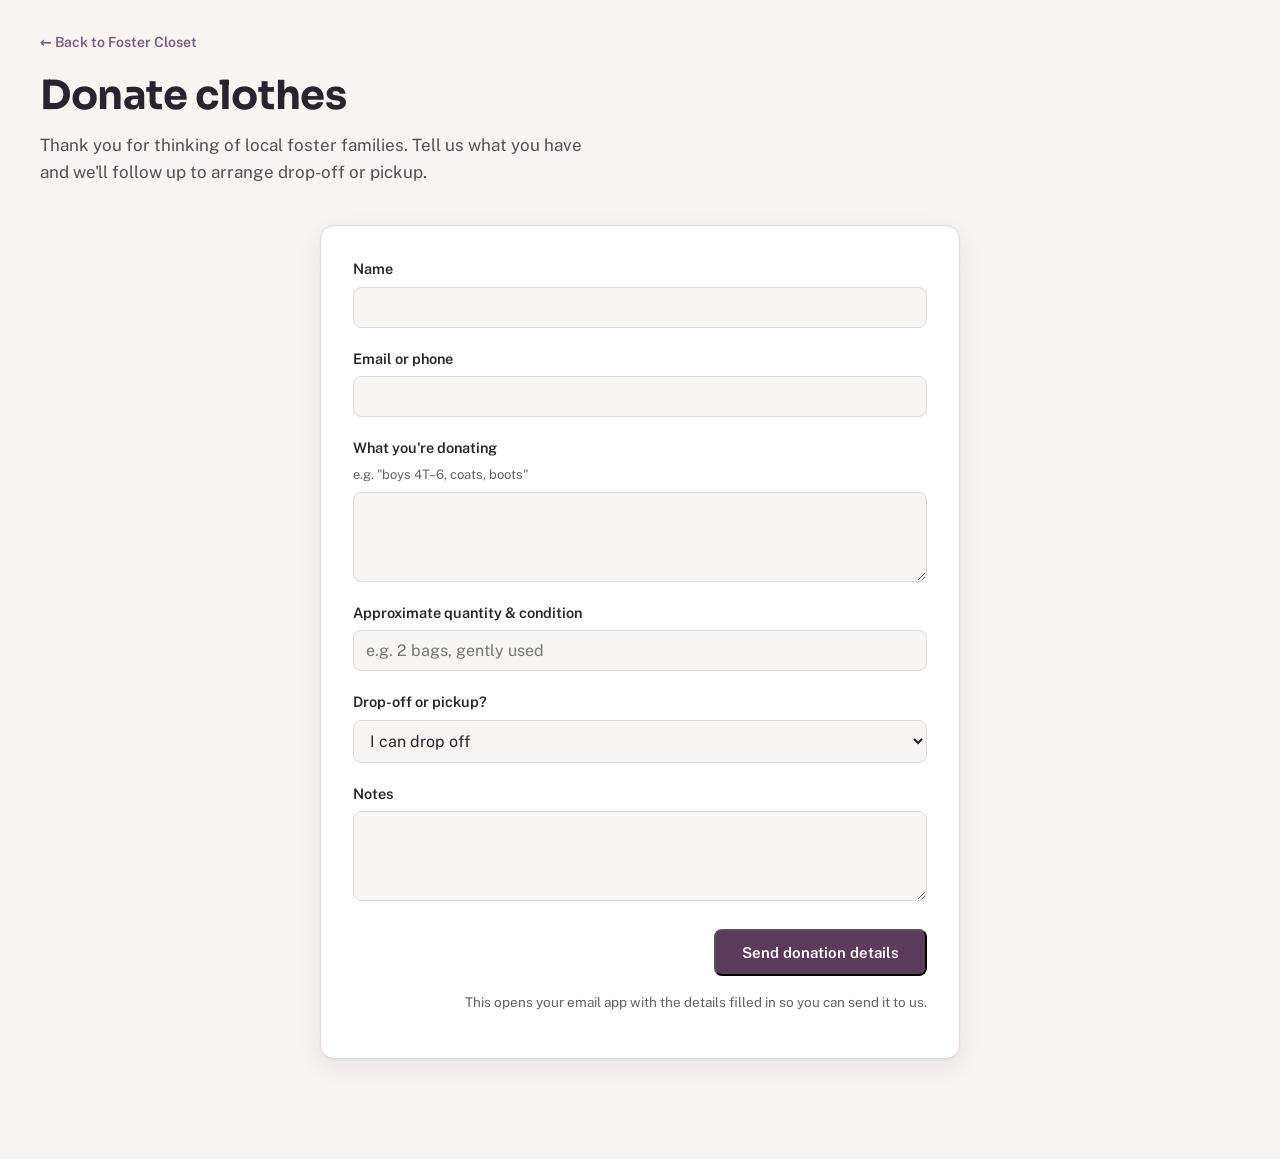
==== donate-closet.html @ ada94e6b "Add foster closet form" ====
<!DOCTYPE html>
<html lang="en">
<head>
<meta charset="utf-8" />
<meta name="viewport" content="width=device-width, initial-scale=1" />
<title>Donate to the Foster Closet | Monroe County Foster Parents</title>
<meta name="description" content="Donate gently used kids' clothing to the Monroe County foster closet." />
<link rel="preconnect" href="https://fonts.googleapis.com">
<link rel="preconnect" href="https://fonts.gstatic.com" crossorigin>
<link href="https://fonts.googleapis.com/css2?family=Sora:wght@500;600;700&family=Public+Sans:ital,wght@0,400;0,500;0,600;1,400&display=swap" rel="stylesheet">
<link rel="stylesheet" href="style.css">
</head>
<body>

<main class="wrap">
  <a class="back-link" href="index.html#foster-closet">&larr; Back to Foster Closet</a>

  <section class="page-hero">
    <h1>Donate clothes</h1>
    <p class="lead">Thank you for thinking of local foster families. Tell us what you have and we'll follow up to arrange drop-off or pickup.</p>
  </section>

  <form class="form-card form-card--centered" id="donate-form">
    <div class="field">
      <label for="name">Name</label>
      <input id="name" name="name" type="text" required>
    </div>

    <div class="field">
      <label for="contact">Email or phone</label>
      <input id="contact" name="contact" type="text" required>
    </div>

    <div class="field">
      <label for="items">What you're donating</label>
      <span class="hint">e.g. "boys 4T&ndash;6, coats, boots"</span>
      <textarea id="items" name="items" required></textarea>
    </div>

    <div class="field">
      <label for="condition">Approximate quantity &amp; condition</label>
      <input id="condition" name="condition" type="text" placeholder="e.g. 2 bags, gently used">
    </div>

    <div class="field">
      <label for="logistics">Drop-off or pickup?</label>
      <select id="logistics" name="logistics">
        <option value="Drop-off">I can drop off</option>
        <option value="Pickup">I need pickup</option>
        <option value="Either">Either works</option>
      </select>
    </div>

    <div class="field">
      <label for="notes">Notes</label>
      <textarea id="notes" name="notes"></textarea>
    </div>

    <button type="submit" class="suggest-btn">Send donation details</button>
    <p class="form-note">This opens your email app with the details filled in so you can send it to us.</p>
  </form>
</main>

<script>
document.getElementById('donate-form').addEventListener('submit', function (e) {
  e.preventDefault();
  var val = function (id) { return document.getElementById(id).value.trim(); };
  var subject = 'Foster Closet Donation';
  var body = [
    'Name: ' + val('name'),
    'Email/phone: ' + val('contact'),
    'Donating: ' + val('items'),
    'Quantity/condition: ' + val('condition'),
    'Drop-off or pickup: ' + document.getElementById('logistics').value,
    'Notes: ' + val('notes')
  ].join('\n');
  window.location.href = 'mailto:contact@monroecountyfosterparents.com'
    + '?subject=' + encodeURIComponent(subject)
    + '&body=' + encodeURIComponent(body);
});
</script>

</body>
</html>
---- style.css ----
:root{
  --ink:#2B2230;
  --evergreen:#5B3A5C;
  --moss:#7C5A82;
  --moss-soft:#F1E7EF;
  --paper:#F8F4F2;
  --card:#FFFFFF;
  --line:#E3D6E1;
  --honey:#E4694F;
  --honey-deep:#C24B33;
  --honey-soft:#FBE9E3;
  --shadow:0 1px 2px rgba(60,30,58,.05), 0 8px 24px rgba(60,30,58,.08);
  --radius:14px;
}
*{box-sizing:border-box}
html{scroll-behavior:smooth}
@media (prefers-reduced-motion:reduce){html{scroll-behavior:auto}}
body{
  margin:0;
  background:var(--paper);
  color:var(--ink);
  font-family:"Public Sans",system-ui,-apple-system,Segoe UI,Roboto,sans-serif;
  font-size:17px;
  line-height:1.55;
  -webkit-font-smoothing:antialiased;
}
a{color:var(--moss);text-underline-offset:2px;text-decoration-thickness:1px}
a:hover{color:var(--evergreen)}
h1,h2,h3{font-family:"Sora",system-ui,-apple-system,Segoe UI,Roboto,sans-serif;line-height:1.1;letter-spacing:-.01em;margin:0}
.wrap{max-width:1280px;margin:0 auto;padding:0 40px}

/* ---- Hero ---- */
.hero{padding-top:60px}
.hero .eyebrow{
  display:inline-block;font-size:13px;font-weight:600;letter-spacing:.08em;
  text-transform:uppercase;color:var(--honey-deep);margin-bottom:16px
}
.hero h1{font-size:clamp(34px,5.5vw,54px);max-width:16ch}
.hero p.lead{font-size:19px;max-width:52ch;margin:18px 0 0;color:#5A4C57}
.search{
  margin-top:28px;display:flex;gap:10px;max-width:520px;
  background:var(--card);border:1px solid var(--line);border-radius:12px;
  padding:6px;box-shadow:var(--shadow)
}
.search input{
  flex:1;border:none;background:transparent;font:400 16px "Public Sans",sans-serif;
  padding:10px 12px;color:var(--ink)
}
.search input:focus{outline:none}
.search button{
  border:none;background:var(--evergreen);color:#fff;font:600 15px "Public Sans",sans-serif;
  padding:10px 20px;border-radius:8px;cursor:pointer
}
.search button:hover{background:var(--moss)}

/* ---- Quick links ---- */
.u-grid{display:grid;grid-template-columns:repeat(auto-fit,minmax(220px,1fr));gap:16px}
.u-item{
  background:var(--moss-soft);border:1px solid var(--line);border-radius:var(--radius);
  padding:18px 20px;display:flex;flex-direction:column;gap:1px;
  transition:transform .16s ease
}
@media (prefers-reduced-motion:no-preference){
  .u-item:hover{transform:translateY(-3px)}
}
.u-item .u-name{color:var(--ink);font-weight:600;font-size:15.5px}
.u-item a.u-num{
  font-size:17px;font-weight:700;color:var(--evergreen);font-variant-numeric:tabular-nums;
  text-decoration:none
}
.u-item a.u-num:hover{text-decoration:underline;color:var(--moss)}
.u-item .u-sub{font-size:13px;color:#6B5C67}
.u-item .u-sub a{color:var(--moss)}

@media(max-width:560px){
  body{margin-top:24px}
  .wrap{padding:0 24px}
  #directory{margin-top:28px}
  .suggest-cta{margin-top:28px}
  .sec-head{margin-top:28px}
  .u-item{padding:16px 18px}
  .u-item .u-name{font-size:16.5px}
  .u-item a.u-num{font-size:18px}
}

/* ---- Section head ---- */
.sec-head{display:flex;align-items:baseline;justify-content:space-between;margin:56px 0 20px;gap:16px}
.sec-head h2{font-size:26px;color:var(--evergreen)}
.sec-head p{margin:0;color:#6B5C67;font-size:15px}

.sec-head--stacked{flex-direction:column;align-items:flex-start;gap:6px}
.sec-head--stacked p{font-size:16px}

/* ---- Category grid ---- */
#directory{margin-top:52px}
main{padding-bottom:120px}
.grid{display:grid;grid-template-columns:repeat(auto-fill,minmax(280px,1fr));gap:18px}
.cat{
  background:var(--card);border:1px solid var(--line);border-radius:var(--radius);
  padding:22px;display:flex;flex-direction:column;
  transition:transform .16s ease
}
@media (prefers-reduced-motion:no-preference){
  .cat:hover{transform:translateY(-3px)}
}
.cat-head{display:flex;align-items:center;gap:12px;margin-bottom:12px}
.cat .icon{
  width:42px;height:42px;border-radius:11px;background:var(--moss-soft);
  display:grid;place-items:center;color:var(--moss);flex:none
}
.cat .icon svg{width:23px;height:23px}
.cat h3{font-size:19px;margin-bottom:0}
.cat > p{margin:0 0 16px;font-size:14.5px;color:#6B5C67}
.cat ul{list-style:disc;margin:0;padding:0 0 0 18px;display:flex;flex-direction:column;gap:14px}
.cat li::marker{color:var(--honey-deep)}
.cat li a.link{
  text-decoration:none;color:var(--ink);
  font-size:15.5px;font-weight:600
}
.cat li a.link:hover{color:var(--moss)}
.cat li .desc{margin:2px 0 0;font-size:13.5px;color:#6B5C67;line-height:1.4}
.cat li .tag{
  display:inline-block;font-size:11px;font-weight:600;letter-spacing:.03em;
  color:var(--honey-deep);background:var(--honey-soft);border-radius:5px;padding:1px 6px;margin-left:6px;
  vertical-align:middle;text-transform:uppercase
}

/* ---- Suggest call-out ---- */
.suggest-cta{
  margin-top:52px;padding:48px 32px;text-align:center;max-width:520px;margin-left:auto;margin-right:auto;
  background:var(--honey-soft);border:1px solid #F0CBC0;
  border-radius:var(--radius)
}
.suggest-cta h3{font-size:22px;max-width:24ch;margin:0 auto}
.suggest-cta p{margin:10px auto 24px;font-size:16px;color:#5A4C57;max-width:46ch}
.suggest-btn{
  display:inline-block;background:var(--evergreen);color:#fff;text-decoration:none;
  font:600 15px "Public Sans",sans-serif;padding:13px 26px;border-radius:8px
}
.suggest-btn:hover{background:var(--moss);color:#fff}

@media(max-width:560px){
  .suggest-cta{padding:36px 22px}
}

/* ---- Sub-pages (foster closet) ---- */
.back-link{
  display:inline-block;margin-top:32px;font-size:14px;font-weight:600;
  color:var(--moss);text-decoration:none
}
.back-link:hover{color:var(--evergreen)}
.page-hero{padding:20px 0 8px}
.page-hero h1{font-size:clamp(28px,4.5vw,40px);max-width:18ch}
.page-hero p.lead{font-size:17px;max-width:56ch;margin:14px 0 0;color:#5A4C57}

.closet-links{display:flex;gap:20px;flex-wrap:wrap;margin:36px 0 80px}
.closet-link-card{
  flex:1 1 260px;background:var(--card);border:1px solid var(--line);border-radius:var(--radius);
  padding:26px;text-decoration:none;color:var(--ink);box-shadow:var(--shadow);
  transition:transform .16s ease
}
@media (prefers-reduced-motion:no-preference){
  .closet-link-card:hover{transform:translateY(-3px)}
}
.closet-link-card h3{font-size:19px;color:var(--evergreen);margin-bottom:8px}
.closet-link-card p{margin:0;font-size:14.5px;color:#6B5C67}

.form-card{
  background:var(--card);border:1px solid var(--line);border-radius:var(--radius);
  padding:32px;box-shadow:var(--shadow);max-width:640px;margin:32px 0 100px
}
.form-card--centered{margin-left:auto;margin-right:auto}
.field{margin-bottom:20px;display:flex;flex-direction:column;gap:6px}
.field label{font-weight:600;font-size:14.5px;color:var(--ink)}
.field .hint{font-size:13px;font-weight:400;color:#6B5C67}
.field input,.field select,.field textarea{
  font:400 16px "Public Sans",sans-serif;padding:10px 12px;
  border:1px solid var(--line);border-radius:8px;background:var(--paper);color:var(--ink)
}
.field textarea{resize:vertical;min-height:90px}
.field input:focus,.field select:focus,.field textarea:focus{
  outline:2px solid var(--moss);outline-offset:1px
}
.form-card .suggest-btn{display:block;margin-left:auto;margin-top:28px}
.form-note{margin-top:16px;font-size:13.5px;color:#6B5C67;text-align:right}

@media(max-width:560px){
  .form-card{padding:22px}
}
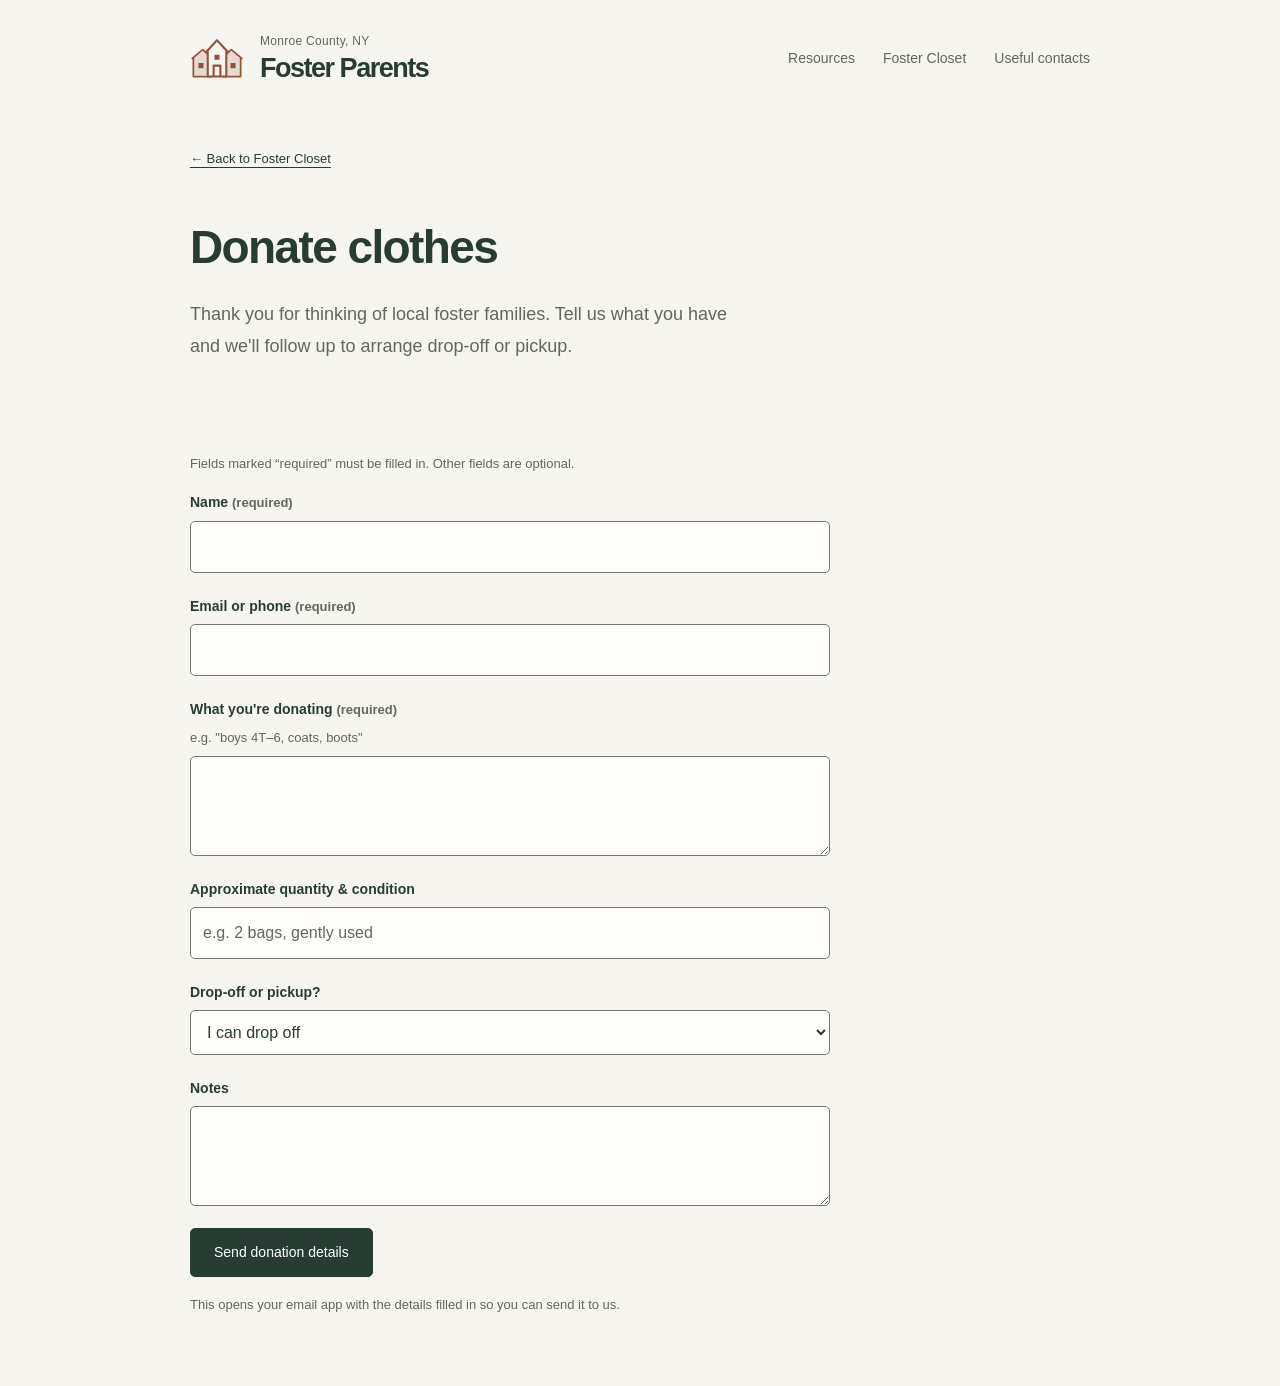
==== commit dc742fbe: "Refresh resource site with neighborhood bulletin board design - Add cohesive colors, grouped resourc" ====
--- a/donate-closet.html
+++ b/donate-closet.html
@@ -5,36 +5,45 @@
 <meta name="viewport" content="width=device-width, initial-scale=1" />
 <title>Donate to the Foster Closet | Monroe County Foster Parents</title>
 <meta name="description" content="Donate gently used kids' clothing to the Monroe County foster closet." />
-<link rel="preconnect" href="https://fonts.googleapis.com">
-<link rel="preconnect" href="https://fonts.gstatic.com" crossorigin>
-<link href="https://fonts.googleapis.com/css2?family=Sora:wght@500;600;700&family=Public+Sans:ital,wght@0,400;0,500;0,600;1,400&display=swap" rel="stylesheet">
+<link rel="canonical" href="https://monroecountyfosterparents.com/donate-closet.html" />
+<meta property="og:type" content="website" />
+<meta property="og:site_name" content="Monroe County Foster Parents" />
+<meta property="og:title" content="Donate to the Foster Closet | Monroe County Foster Parents" />
+<meta property="og:description" content="Donate gently used kids' clothing to the Monroe County foster closet." />
+<meta property="og:url" content="https://monroecountyfosterparents.com/donate-closet.html" />
+<meta name="twitter:card" content="summary" />
+<meta name="twitter:title" content="Donate to the Foster Closet | Monroe County Foster Parents" />
+<meta name="twitter:description" content="Donate gently used kids' clothing to the Monroe County foster closet." />
 <link rel="stylesheet" href="style.css">
 </head>
 <body>
+<a class="skip-link" href="#main">Skip to content</a>
+<header class="site-header wrap"><a class="brand" href="index.html"><svg class="village-mark" viewBox="0 0 64 52" aria-hidden="true" focusable="false" fill="none"><path d="M3 27 15 17l12 10v21H3Z" fill="currentColor" opacity=".16"/><path d="M37 27 49 17l12 10v21H37Z" fill="currentColor" opacity=".16"/><path d="m2 27 13-11 13 11M4 26v22h21V26m11 1 13-11 13 11M39 26v22h21V26" stroke="currentColor" stroke-width="2" stroke-linejoin="round"/><path d="M20 19 32 6l12 13v29H20Z" fill="var(--paper)"/><path d="m18 20 14-15 14 15M21 18v30h22V18M28 48V35h8v13" stroke="currentColor" stroke-width="2.5" stroke-linejoin="round"/><path d="M29 22h6v6h-6zM10 32h6v6h-6zM48 32h6v6h-6z" fill="currentColor"/></svg><span class="brand-type"><span class="brand-place">Monroe County, NY</span><span class="brand-name">Foster Parents</span></span></a><nav aria-label="Main navigation"><a href="index.html#directory">Resources</a><a href="index.html#foster-closet">Foster Closet</a><a href="index.html#contacts">Useful contacts</a></nav></header>
 
-<main class="wrap">
+<main class="wrap" id="main" tabindex="-1">
   <a class="back-link" href="index.html#foster-closet">&larr; Back to Foster Closet</a>
 
   <section class="page-hero">
-    <h1>Donate clothes</h1>
+    <h1 id="form-title">Donate clothes</h1>
     <p class="lead">Thank you for thinking of local foster families. Tell us what you have and we'll follow up to arrange drop-off or pickup.</p>
   </section>
 
-  <form class="form-card form-card--centered" id="donate-form">
+  <form class="form-card form-card--centered" id="donate-form" aria-labelledby="form-title" aria-describedby="required-note">
+    <p id="required-note" class="form-note">Fields marked “required” must be filled in. Other fields are optional.</p>
     <div class="field">
-      <label for="name">Name</label>
-      <input id="name" name="name" type="text" required>
+      <label for="name">Name <span class="hint">(required)</span></label>
+      <input id="name" name="name" autocomplete="name" type="text" required>
     </div>
 
     <div class="field">
-      <label for="contact">Email or phone</label>
-      <input id="contact" name="contact" type="text" required>
+      <label for="contact">Email or phone <span class="hint">(required)</span></label>
+      <input id="contact" name="contact" autocapitalize="none" spellcheck="false" type="text" required>
     </div>
 
     <div class="field">
-      <label for="items">What you're donating</label>
-      <span class="hint">e.g. "boys 4T&ndash;6, coats, boots"</span>
-      <textarea id="items" name="items" required></textarea>
+      <label for="items">What you're donating <span class="hint">(required)</span></label>
+      <span class="hint" id="items-hint">e.g. "boys 4T&ndash;6, coats, boots"</span>
+      <textarea id="items" aria-describedby="items-hint" name="items" required></textarea>
     </div>
 
     <div class="field">
@@ -56,8 +65,9 @@
       <textarea id="notes" name="notes"></textarea>
     </div>
 
-    <button type="submit" class="suggest-btn">Send donation details</button>
-    <p class="form-note">This opens your email app with the details filled in so you can send it to us.</p>
+    <button type="submit" class="suggest-btn" aria-describedby="email-note">Send donation details</button>
+    <p id="email-note" class="form-note">This opens your email app with the details filled in so you can send it to us.</p>
+    <noscript><p>This form needs JavaScript to prepare an email. You can instead email your details to <a href="mailto:contact@monroecountyfosterparents.com">contact@monroecountyfosterparents.com</a>.</p></noscript>
   </form>
 </main>
 
--- a/style.css
+++ b/style.css
@@ -1,189 +1,243 @@
-:root{
-  --ink:#2B2230;
-  --evergreen:#5B3A5C;
-  --moss:#7C5A82;
-  --moss-soft:#F1E7EF;
-  --paper:#F8F4F2;
-  --card:#FFFFFF;
-  --line:#E3D6E1;
-  --honey:#E4694F;
-  --honey-deep:#C24B33;
-  --honey-soft:#FBE9E3;
-  --shadow:0 1px 2px rgba(60,30,58,.05), 0 8px 24px rgba(60,30,58,.08);
-  --radius:14px;
-}
+:root{--paper:#f7f5ef;--ink:#293c34;--muted:#60685f;--sand:#efe9df;--accent:#955239;--soft:#e8ecdf}
 *{box-sizing:border-box}
-html{scroll-behavior:smooth}
-@media (prefers-reduced-motion:reduce){html{scroll-behavior:auto}}
-body{
-  margin:0;
-  background:var(--paper);
-  color:var(--ink);
-  font-family:"Public Sans",system-ui,-apple-system,Segoe UI,Roboto,sans-serif;
-  font-size:17px;
-  line-height:1.55;
-  -webkit-font-smoothing:antialiased;
-}
-a{color:var(--moss);text-underline-offset:2px;text-decoration-thickness:1px}
-a:hover{color:var(--evergreen)}
-h1,h2,h3{font-family:"Sora",system-ui,-apple-system,Segoe UI,Roboto,sans-serif;line-height:1.1;letter-spacing:-.01em;margin:0}
-.wrap{max-width:1280px;margin:0 auto;padding:0 40px}
-
-/* ---- Hero ---- */
-.hero{padding-top:60px}
-.hero .eyebrow{
-  display:inline-block;font-size:13px;font-weight:600;letter-spacing:.08em;
-  text-transform:uppercase;color:var(--honey-deep);margin-bottom:16px
-}
-.hero h1{font-size:clamp(34px,5.5vw,54px);max-width:16ch}
-.hero p.lead{font-size:19px;max-width:52ch;margin:18px 0 0;color:#5A4C57}
-.search{
-  margin-top:28px;display:flex;gap:10px;max-width:520px;
-  background:var(--card);border:1px solid var(--line);border-radius:12px;
-  padding:6px;box-shadow:var(--shadow)
-}
-.search input{
-  flex:1;border:none;background:transparent;font:400 16px "Public Sans",sans-serif;
-  padding:10px 12px;color:var(--ink)
-}
-.search input:focus{outline:none}
-.search button{
-  border:none;background:var(--evergreen);color:#fff;font:600 15px "Public Sans",sans-serif;
-  padding:10px 20px;border-radius:8px;cursor:pointer
-}
-.search button:hover{background:var(--moss)}
-
-/* ---- Quick links ---- */
-.u-grid{display:grid;grid-template-columns:repeat(auto-fit,minmax(220px,1fr));gap:16px}
-.u-item{
-  background:var(--moss-soft);border:1px solid var(--line);border-radius:var(--radius);
-  padding:18px 20px;display:flex;flex-direction:column;gap:1px;
-  transition:transform .16s ease
-}
-@media (prefers-reduced-motion:no-preference){
-  .u-item:hover{transform:translateY(-3px)}
-}
-.u-item .u-name{color:var(--ink);font-weight:600;font-size:15.5px}
-.u-item a.u-num{
-  font-size:17px;font-weight:700;color:var(--evergreen);font-variant-numeric:tabular-nums;
-  text-decoration:none
-}
-.u-item a.u-num:hover{text-decoration:underline;color:var(--moss)}
-.u-item .u-sub{font-size:13px;color:#6B5C67}
-.u-item .u-sub a{color:var(--moss)}
-
+html{scroll-behavior:smooth;scroll-padding-top:28px}
+body{margin:0;background:var(--paper);color:var(--ink);font:16px/1.6 -apple-system,BlinkMacSystemFont,"Segoe UI",sans-serif}
+a{color:inherit;text-underline-offset:4px}
+a:hover{color:var(--accent)}
+a:focus-visible,button:focus-visible,input:focus-visible,textarea:focus-visible,select:focus-visible{outline:3px solid var(--accent);outline-offset:5px}
+h1,h2,h3,p{margin-top:0}
+h1,h2,h3{font-family:inherit;font-weight:650;line-height:1.2}
+h1{font-size:clamp(32px,4vw,46px);letter-spacing:-.035em}
+h2{font-size:clamp(24px,2.5vw,30px);letter-spacing:-.025em}
+h3{font-size:20px;letter-spacing:-.02em}
+p{margin-bottom:16px}
+.wrap{width:min(900px,calc(100% - 112px));margin:auto}
+.site-header{display:flex;align-items:center;justify-content:space-between;gap:32px;padding:32px 0}
+.brand{display:flex;align-items:center;gap:16px;text-decoration:none;color:var(--ink)}
+.village-mark{width:54px;height:48px;flex:none;color:var(--accent)}
+.brand-type{display:flex;flex-direction:column;gap:1px}
+.brand-place{font-size:12px;font-weight:500;letter-spacing:.025em;color:var(--muted)}
+.brand-name{font-size:27px;line-height:1.2;font-weight:750;letter-spacing:-.055em}
+.site-header nav{display:flex;gap:28px;font-size:14px}
+.site-header nav a{text-decoration:none;color:var(--muted);padding:8px 0}
+.site-header nav a:hover{color:var(--ink);text-decoration:underline}
+.skip-link{position:absolute;top:-80px;left:16px;background:var(--ink);color:white;padding:12px;z-index:10}
+.skip-link:focus{top:12px}
+.eyebrow{font:500 12px/1.5 -apple-system,BlinkMacSystemFont,"Segoe UI",sans-serif;color:var(--muted);margin-bottom:16px}
+.lead{color:var(--muted);font-size:18px;line-height:1.75;max-width:55ch}
+.suggest-btn{display:inline-flex;gap:36px;align-items:center;padding:13px 23px;background:var(--ink);color:#fff;border:1px solid var(--ink);border-radius:5px;text-decoration:none;font:500 14px/1.5 -apple-system,BlinkMacSystemFont,"Segoe UI",sans-serif;cursor:pointer}
+.suggest-btn:hover{background:var(--accent);border-color:var(--accent);color:white}
+.sec-head{display:flex;justify-content:space-between;gap:32px;align-items:end;margin:0 0 30px}
+.sec-head h2{margin:0}
+.sec-head .eyebrow{margin-bottom:12px}
+.sec-head>p{font-size:14px;max-width:28ch;color:var(--muted);margin:0}
+.sec-head>a{font-size:14px}
+#directory{padding-top:0}
+#directory > .sec-head{padding:20px 0 40px;margin-bottom:0}
+.grid{display:flex;flex-direction:column;gap:52px}
+.cat{display:grid;grid-template-columns:200px minmax(0,1fr);gap:40px}
+.cat h2{font-size:21px;line-height:1.25;margin:0 0 10px;color:var(--accent);letter-spacing:-.025em}
+.cat-heading p{font-size:13px;line-height:1.6;color:var(--muted);max-width:25ch;margin:0}
+.cat ul{list-style:none;margin:0;padding:0}
+.cat li{margin:0 0 20px}
+.cat li:last-child{margin:0}
+.link{font-size:15px;font-weight:600;text-decoration:none;color:var(--ink)}
+.link:hover{text-decoration:underline}
+.desc{font-size:13px;line-height:1.6;margin-top:4px;color:var(--muted)}
+.tag{font-size:10px;background:var(--soft);padding:3px 6px;margin-left:5px}
+#foster-closet{position:relative;isolation:isolate;display:grid;grid-template-columns:200px minmax(0,1fr);gap:40px;margin-top:64px;padding:32px 0;color:var(--ink)}
+#foster-closet::before{content:"";position:absolute;inset:0 -24px;background:var(--soft);z-index:-1}
+#foster-closet .sec-head{margin:0}
+#foster-closet h2{font-size:23px}
+#foster-closet .sec-head>p{font-size:13px}
+#foster-closet .sec-head>p,.closet-link-card p{color:var(--muted)}
+#foster-closet a:hover{color:var(--accent)}
+#foster-closet a:hover h3{text-decoration:underline;text-underline-offset:5px}
+.sec-head--stacked{display:block;margin-bottom:25px}
+.sec-head--stacked>p{max-width:65ch;margin-top:15px}
+.closet-links{display:grid;grid-template-columns:1fr 1fr;gap:32px}
+.closet-link-card{padding-top:8px;text-decoration:none}
+.closet-link-card h3{font-size:18px;margin-bottom:8px}
+.closet-link-card p{font-size:14px;max-width:42ch;margin-bottom:0}
+.guides-preview{padding:56px 0}
+.article-row{display:grid;grid-template-columns:150px 1fr 80px;gap:28px;padding:20px 0}
+.article-row .eyebrow{padding-top:6px}
+.article-row h3{font-size:19px;margin-bottom:8px}
+.article-row h3 a{text-decoration:none}
+.article-row h3 span{font:16px sans-serif;margin-left:8px;color:var(--muted)}
+.article-row p{font-size:14px;color:var(--muted);margin:0;max-width:60ch}
+.read-time{font-size:12px;color:var(--muted);padding-top:8px;text-align:right}
+#contacts{display:grid;grid-template-columns:200px minmax(0,1fr);gap:40px;margin-top:64px;padding:0;background:transparent}
+#contacts .sec-head{align-items:start;margin:0}
+#contacts h2{font-size:21px;color:var(--accent)}
+.u-grid{display:grid;grid-template-columns:repeat(2,minmax(0,1fr));gap:28px 36px}
+.u-item{display:flex;flex-direction:column}
+.u-name{font-size:13px;font-weight:500;color:var(--muted)}
+.u-num{font-size:18px;font-weight:600;letter-spacing:-.025em;margin:4px 0;color:var(--ink);text-decoration:none}
+a.u-num:hover{text-decoration:underline}
+.u-sub{font-size:12px;line-height:1.6;color:var(--muted)}
+.suggest-cta{padding:96px 0 72px}
+.suggest-cta h2{font-size:22px;margin-bottom:10px}
+.suggest-cta p{font-size:14px;color:var(--muted)}
+.back-link{display:inline-block;margin:32px 0 0;font-size:13px}
+.page-hero{padding:50px 0 28px}
+.page-hero h1{max-width:20ch;margin-bottom:24px}
+.page-hero .eyebrow{margin-bottom:18px}
+.form-card{max-width:640px;margin:0 0 70px;padding-top:30px}
+.field{display:flex;flex-direction:column;gap:7px;margin-bottom:22px}
+.field label{font-size:14px;font-weight:600}
+.hint,.form-note{font-size:13px;color:var(--muted)}
+input,textarea,select{width:100%;padding:12px;background:#fffefb;color:var(--ink);border:1px solid #9ba593;border-radius:5px;font:inherit}
+textarea{min-height:100px;resize:vertical}
+.form-note{margin-top:18px}
+.article-list{margin:18px 0 50px}
+.editorial-note{background:var(--soft);padding:24px 28px;margin:30px 0 60px}
+.editorial-note h2{font-size:22px}
+.editorial-note p:last-child{margin:0}
+.article-shell{max-width:740px;margin:auto}
+.article-shell h1{font-size:clamp(30px,4vw,44px)}
+.prose{font-size:17px;line-height:1.8}
+.prose h2{font-size:23px;margin:36px 0 16px}
+.prose ul{padding-left:24px}
+.prose li{margin-bottom:12px}
+.prose a{overflow-wrap:anywhere}
+@media(max-width:900px){.wrap{width:calc(100% - 80px)}
+.site-header nav{gap:16px;font-size:12px}
+.cat,#contacts{grid-template-columns:190px minmax(0,1fr);gap:32px}
+#foster-closet{grid-template-columns:190px minmax(0,1fr);gap:32px}
+.closet-links{gap:24px}
+.article-row{grid-template-columns:130px 1fr}
+.read-time{display:none}
+}
+@media(max-width:640px){.wrap{width:calc(100% - 48px)}
+.site-header{align-items:start;flex-direction:column;gap:24px;padding:22px 0}
+.site-header nav{width:100%;flex-wrap:wrap;gap:10px 20px;font-size:13px}
+.sec-head{align-items:start;flex-direction:column;gap:16px}
+.grid{gap:36px}
+.cat,#contacts,#foster-closet{grid-template-columns:1fr;gap:22px}
+.cat-heading p{max-width:none}
+.cat h2{font-size:22px}
+.closet-links{grid-template-columns:1fr;gap:24px}
+.u-grid{grid-template-columns:1fr 1fr;gap:24px 16px}
+.article-row{grid-template-columns:1fr;gap:8px}
+.article-row .eyebrow{margin-bottom:4px}
+.article-row h3{font-size:19px}
+#foster-closet{padding:28px 0;margin-top:40px}
+#foster-closet::before{inset:0 -12px}
+#contacts{padding:0;margin-top:44px}
+#directory > .sec-head{padding:12px 0 32px}
+.suggest-cta{padding:72px 0 54px}
+.guides-preview{padding:44px 0}
+.page-hero{padding-top:32px}
+.prose{font-size:17px}
+}
+@media(prefers-reduced-motion:reduce){html{scroll-behavior:auto}
+}
+@media print{.site-header nav,.skip-link,.back-link{display:none}
+body{background:white;color:black}
+.wrap{width:100%}
+.article-shell{max-width:none}
+}
+
+#directory .sec-head h1{font-size:clamp(28px,3.4vw,38px);letter-spacing:-.035em;max-width:25ch;margin:0}
+#directory .directory-intro{max-width:62ch;margin:12px 0 0;color:var(--muted);font-size:16px;line-height:1.7}
+
+@media(max-width:420px){.u-grid{grid-template-columns:1fr}.site-header nav{gap:8px 16px}.article-row{padding:16px 0}}
+
+/* Neighborhood board: color groups information; resource names stay with descriptions. */
+.neighborhood{
+ --paper:#f6f2e9;
+ --ink:#283c36;
+ --muted:#515e57;
+ --accent:#174c3b;
+ --notice-yellow:#f0e5b8;
+ --notice-peach:#efddcf;
+ --notice-blue:#dce7eb;
+ --notice-sage:#dce4d4;
+ --surface:#fcf9f1;
+ --surface-hover:#fffdf7;
+ --yellow-hover:#e5d69d;
+ background:var(--paper)
+}
+.neighborhood .wrap{width:min(1100px,calc(100% - 80px))}
+.neighborhood .site-header{padding:30px 0 28px}
+.neighborhood .site-header nav a:hover{color:var(--accent)}
+.neighborhood .brand-name{letter-spacing:-.045em}
+.neighborhood .site-header nav{font-size:14px;gap:24px}
+.neighborhood #directory>.sec-head{padding:28px 0 36px}
+.neighborhood #directory .sec-head h1{max-width:24ch;font-size:clamp(32px,4.2vw,48px);line-height:1.12;letter-spacing:-.045em}
+.neighborhood #directory .directory-intro{margin-top:18px;font-size:17px}
+.neighborhood .grid{display:grid;grid-template-columns:repeat(2,minmax(0,1fr));gap:24px;align-items:stretch}
+.neighborhood .cat{display:block;padding:30px 32px 34px;background:var(--notice-yellow)}
+.neighborhood .cat:nth-child(2){background:var(--notice-peach)}
+.neighborhood .cat:nth-child(3){background:var(--notice-blue)}
+.neighborhood .cat:nth-child(4){background:var(--notice-sage)}
+.neighborhood .cat h2{font-size:27px;color:var(--ink);letter-spacing:-.035em;margin-bottom:8px}
+.neighborhood .cat-heading{margin-bottom:28px}
+.neighborhood .cat-heading p{font-size:14px;max-width:38ch;line-height:1.5}
+.neighborhood .cat li{margin-bottom:21px}
+.neighborhood .link{font-size:16px;font-weight:650;text-decoration:underline;text-decoration-color:color-mix(in srgb,currentColor 35%,transparent);text-decoration-thickness:1px;text-underline-offset:3px}
+.neighborhood .link:hover{color:var(--accent);text-decoration-color:currentColor;text-decoration-thickness:2px}
+.neighborhood .desc{font-size:14px;line-height:1.55;margin-top:5px;max-width:48ch}
+.neighborhood .tag{display:inline-block;background:var(--surface);color:var(--ink);font-size:11px;font-weight:650;padding:1px 6px;vertical-align:middle}
+.neighborhood #foster-closet{display:grid;grid-template-columns:1fr 1.4fr;gap:44px;margin-top:32px;padding:36px;background:var(--notice-sage)}
+.neighborhood #foster-closet::before{content:none}
+.neighborhood #foster-closet h2{font-size:29px;letter-spacing:-.035em}
+.neighborhood #foster-closet .sec-head>p{font-size:15px;max-width:33ch;margin-top:14px}
+.neighborhood .closet-links{gap:14px}
+.neighborhood .closet-link-card{padding:22px;background:var(--surface);align-self:stretch}
+.neighborhood .closet-link-card h3{font-size:20px;margin-bottom:12px}
+.neighborhood .closet-link-card p{font-size:14px}
+.neighborhood .closet-link-card:hover{background:var(--surface-hover)}
+.neighborhood #contacts{display:block;margin-top:48px;padding:32px 36px 36px;background:var(--notice-blue)}
+.neighborhood #contacts .sec-head{margin-bottom:28px}
+.neighborhood #contacts h2{font-size:28px;color:var(--ink)}
+.neighborhood .u-grid{grid-template-columns:repeat(3,minmax(0,1fr));gap:30px}
+.neighborhood .u-name{font-size:14px;font-weight:650;color:var(--ink)}
+.neighborhood .u-num{font-size:18px;font-weight:500;margin:6px 0}
+.neighborhood a.u-num{text-decoration:underline;text-decoration-thickness:1px}
+.neighborhood .u-sub{font-size:13px}
+.neighborhood .suggest-cta{padding:72px 0}
+.neighborhood .suggest-cta h2{font-size:24px}
+.neighborhood .suggest-cta p{font-size:15px}
+.neighborhood .suggest-btn{border:0;border-radius:0;padding:14px 22px;font-size:15px;background:var(--notice-yellow);color:var(--ink)}
+.neighborhood .suggest-btn:hover{background:var(--yellow-hover);color:var(--ink)}
+@media(max-width:800px){
+ .neighborhood .wrap{width:calc(100% - 48px)}
+ .neighborhood .site-header{align-items:start;flex-direction:column;gap:18px}
+ .neighborhood .cat{padding:24px}
+ .neighborhood .cat h2{font-size:24px}
+ .neighborhood #foster-closet{grid-template-columns:1fr;gap:24px;padding:28px}
+ .neighborhood #foster-closet .sec-head>p{max-width:55ch}
+ .neighborhood .u-grid{grid-template-columns:repeat(2,minmax(0,1fr))}
+}
 @media(max-width:560px){
-  body{margin-top:24px}
-  .wrap{padding:0 24px}
-  #directory{margin-top:28px}
-  .suggest-cta{margin-top:28px}
-  .sec-head{margin-top:28px}
-  .u-item{padding:16px 18px}
-  .u-item .u-name{font-size:16.5px}
-  .u-item a.u-num{font-size:18px}
-}
-
-/* ---- Section head ---- */
-.sec-head{display:flex;align-items:baseline;justify-content:space-between;margin:56px 0 20px;gap:16px}
-.sec-head h2{font-size:26px;color:var(--evergreen)}
-.sec-head p{margin:0;color:#6B5C67;font-size:15px}
-
-.sec-head--stacked{flex-direction:column;align-items:flex-start;gap:6px}
-.sec-head--stacked p{font-size:16px}
-
-/* ---- Category grid ---- */
-#directory{margin-top:52px}
-main{padding-bottom:120px}
-.grid{display:grid;grid-template-columns:repeat(auto-fill,minmax(280px,1fr));gap:18px}
-.cat{
-  background:var(--card);border:1px solid var(--line);border-radius:var(--radius);
-  padding:22px;display:flex;flex-direction:column;
-  transition:transform .16s ease
-}
-@media (prefers-reduced-motion:no-preference){
-  .cat:hover{transform:translateY(-3px)}
-}
-.cat-head{display:flex;align-items:center;gap:12px;margin-bottom:12px}
-.cat .icon{
-  width:42px;height:42px;border-radius:11px;background:var(--moss-soft);
-  display:grid;place-items:center;color:var(--moss);flex:none
-}
-.cat .icon svg{width:23px;height:23px}
-.cat h3{font-size:19px;margin-bottom:0}
-.cat > p{margin:0 0 16px;font-size:14.5px;color:#6B5C67}
-.cat ul{list-style:disc;margin:0;padding:0 0 0 18px;display:flex;flex-direction:column;gap:14px}
-.cat li::marker{color:var(--honey-deep)}
-.cat li a.link{
-  text-decoration:none;color:var(--ink);
-  font-size:15.5px;font-weight:600
-}
-.cat li a.link:hover{color:var(--moss)}
-.cat li .desc{margin:2px 0 0;font-size:13.5px;color:#6B5C67;line-height:1.4}
-.cat li .tag{
-  display:inline-block;font-size:11px;font-weight:600;letter-spacing:.03em;
-  color:var(--honey-deep);background:var(--honey-soft);border-radius:5px;padding:1px 6px;margin-left:6px;
-  vertical-align:middle;text-transform:uppercase
-}
-
-/* ---- Suggest call-out ---- */
-.suggest-cta{
-  margin-top:52px;padding:48px 32px;text-align:center;max-width:520px;margin-left:auto;margin-right:auto;
-  background:var(--honey-soft);border:1px solid #F0CBC0;
-  border-radius:var(--radius)
-}
-.suggest-cta h3{font-size:22px;max-width:24ch;margin:0 auto}
-.suggest-cta p{margin:10px auto 24px;font-size:16px;color:#5A4C57;max-width:46ch}
-.suggest-btn{
-  display:inline-block;background:var(--evergreen);color:#fff;text-decoration:none;
-  font:600 15px "Public Sans",sans-serif;padding:13px 26px;border-radius:8px
-}
-.suggest-btn:hover{background:var(--moss);color:#fff}
-
-@media(max-width:560px){
-  .suggest-cta{padding:36px 22px}
-}
-
-/* ---- Sub-pages (foster closet) ---- */
-.back-link{
-  display:inline-block;margin-top:32px;font-size:14px;font-weight:600;
-  color:var(--moss);text-decoration:none
-}
-.back-link:hover{color:var(--evergreen)}
-.page-hero{padding:20px 0 8px}
-.page-hero h1{font-size:clamp(28px,4.5vw,40px);max-width:18ch}
-.page-hero p.lead{font-size:17px;max-width:56ch;margin:14px 0 0;color:#5A4C57}
-
-.closet-links{display:flex;gap:20px;flex-wrap:wrap;margin:36px 0 80px}
-.closet-link-card{
-  flex:1 1 260px;background:var(--card);border:1px solid var(--line);border-radius:var(--radius);
-  padding:26px;text-decoration:none;color:var(--ink);box-shadow:var(--shadow);
-  transition:transform .16s ease
-}
-@media (prefers-reduced-motion:no-preference){
-  .closet-link-card:hover{transform:translateY(-3px)}
-}
-.closet-link-card h3{font-size:19px;color:var(--evergreen);margin-bottom:8px}
-.closet-link-card p{margin:0;font-size:14.5px;color:#6B5C67}
-
-.form-card{
-  background:var(--card);border:1px solid var(--line);border-radius:var(--radius);
-  padding:32px;box-shadow:var(--shadow);max-width:640px;margin:32px 0 100px
-}
-.form-card--centered{margin-left:auto;margin-right:auto}
-.field{margin-bottom:20px;display:flex;flex-direction:column;gap:6px}
-.field label{font-weight:600;font-size:14.5px;color:var(--ink)}
-.field .hint{font-size:13px;font-weight:400;color:#6B5C67}
-.field input,.field select,.field textarea{
-  font:400 16px "Public Sans",sans-serif;padding:10px 12px;
-  border:1px solid var(--line);border-radius:8px;background:var(--paper);color:var(--ink)
-}
-.field textarea{resize:vertical;min-height:90px}
-.field input:focus,.field select:focus,.field textarea:focus{
-  outline:2px solid var(--moss);outline-offset:1px
-}
-.form-card .suggest-btn{display:block;margin-left:auto;margin-top:28px}
-.form-note{margin-top:16px;font-size:13.5px;color:#6B5C67;text-align:right}
-
-@media(max-width:560px){
-  .form-card{padding:22px}
-}
+ .neighborhood .wrap{width:calc(100% - 32px)}
+ .neighborhood .site-header{padding:24px 0 16px}
+ .neighborhood .site-header nav{gap:10px 20px;font-size:13px}
+ .neighborhood #directory>.sec-head{padding:20px 0 28px}
+ .neighborhood #directory .directory-intro{font-size:16px}
+ .neighborhood .grid{grid-template-columns:1fr;gap:16px}
+ .neighborhood .cat{padding:26px 24px}
+ .neighborhood .cat-heading{margin-bottom:24px}
+ .neighborhood #foster-closet{padding:26px 24px;margin-top:24px}
+ .neighborhood .closet-links{grid-template-columns:1fr;gap:12px}
+ .neighborhood #contacts{padding:26px 24px;margin-top:32px}
+ .neighborhood .u-grid{grid-template-columns:1fr;gap:24px}
+ .neighborhood .suggest-cta{padding:56px 8px}
+}
+@media print{
+ .neighborhood .wrap{width:100%}
+ .neighborhood .cat,.neighborhood #foster-closet,.neighborhood #contacts{background:white;break-inside:avoid}
+}
+
+/* Accessibility: preserve native controls and provide non-color focus cues. */
+.sr-only{position:absolute;width:1px;height:1px;padding:0;margin:-1px;overflow:hidden;clip-path:inset(50%);white-space:nowrap;border:0}
+#main:focus{outline:none}
+a:focus-visible,button:focus-visible{outline:3px solid var(--accent);outline-offset:5px;text-decoration:underline;text-decoration-thickness:2px}
+.skip-link:hover,.skip-link:focus-visible{color:white}
+.neighborhood .link,.neighborhood .u-num{display:inline-block;min-height:24px}
+input,textarea,select{border-color:#707c70}
+input::placeholder,textarea::placeholder{color:#60685f;opacity:1}
+@media(max-width:560px){.brand-name{overflow-wrap:anywhere}.site-header nav{flex-wrap:wrap}.form-note a{overflow-wrap:anywhere}}
+@media(forced-colors:active){.cat,#foster-closet,#contacts,.closet-link-card{border:1px solid CanvasText}.suggest-btn{border:2px solid ButtonText}.tag{border:1px solid CanvasText}}
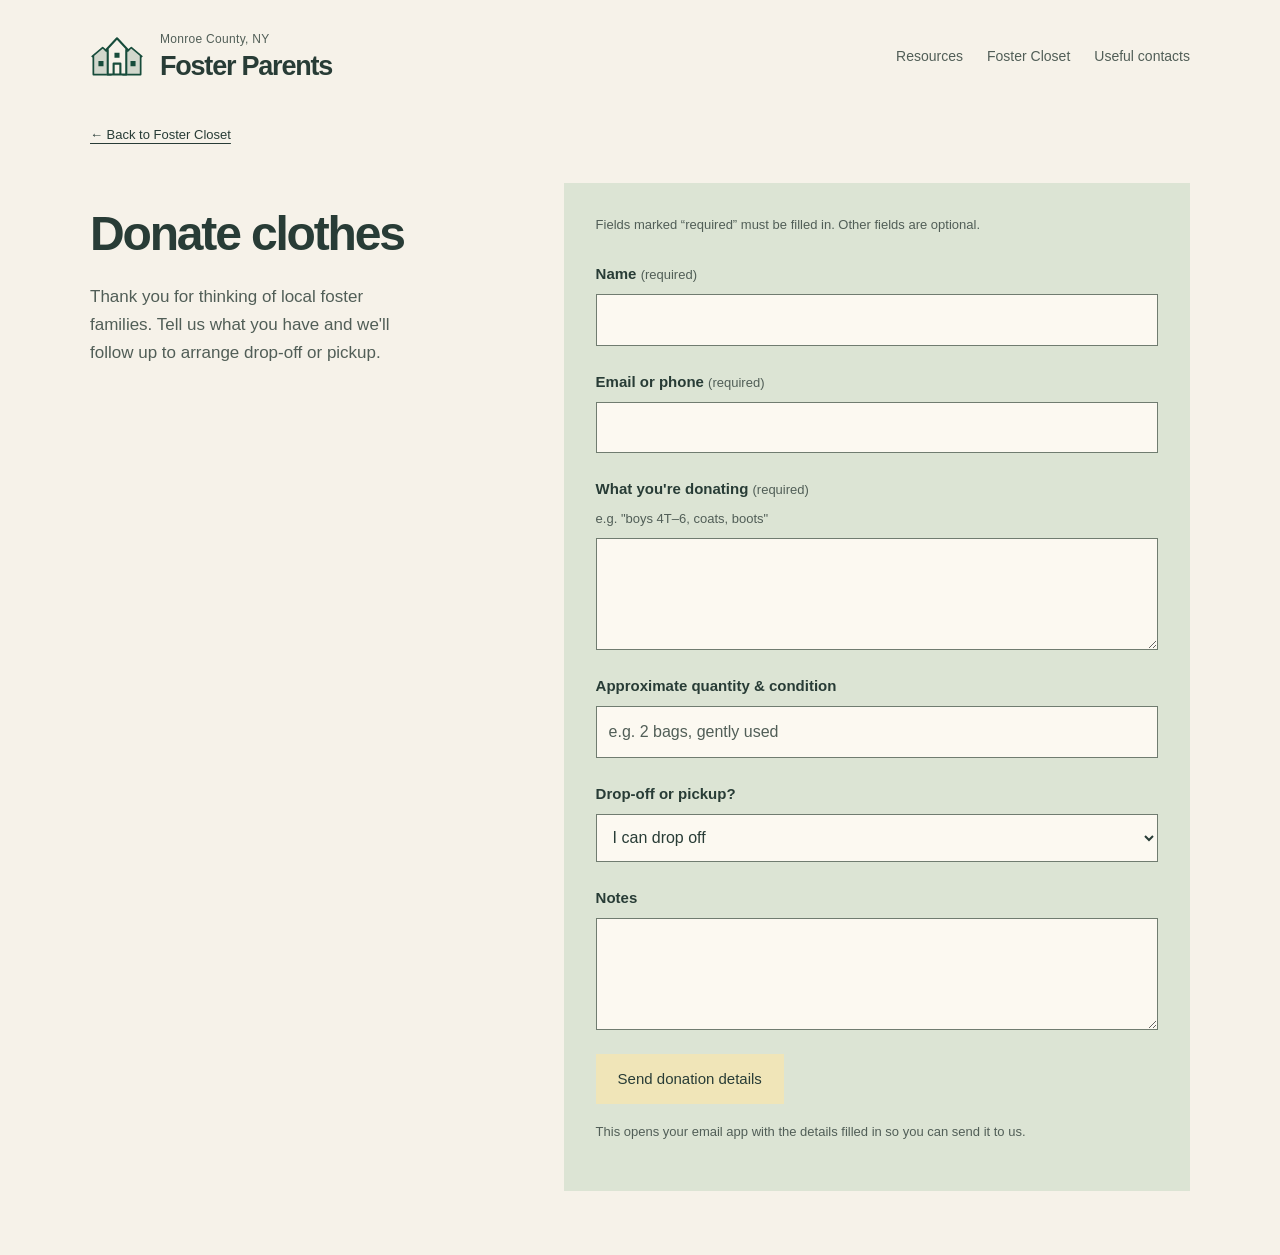
==== commit 8fbc315b: "update forms styling" ====
--- a/donate-closet.html
+++ b/donate-closet.html
@@ -16,14 +16,14 @@
 <meta name="twitter:description" content="Donate gently used kids' clothing to the Monroe County foster closet." />
 <link rel="stylesheet" href="style.css">
 </head>
-<body>
+<body class="neighborhood closet-page">
 <a class="skip-link" href="#main">Skip to content</a>
 <header class="site-header wrap"><a class="brand" href="index.html"><svg class="village-mark" viewBox="0 0 64 52" aria-hidden="true" focusable="false" fill="none"><path d="M3 27 15 17l12 10v21H3Z" fill="currentColor" opacity=".16"/><path d="M37 27 49 17l12 10v21H37Z" fill="currentColor" opacity=".16"/><path d="m2 27 13-11 13 11M4 26v22h21V26m11 1 13-11 13 11M39 26v22h21V26" stroke="currentColor" stroke-width="2" stroke-linejoin="round"/><path d="M20 19 32 6l12 13v29H20Z" fill="var(--paper)"/><path d="m18 20 14-15 14 15M21 18v30h22V18M28 48V35h8v13" stroke="currentColor" stroke-width="2.5" stroke-linejoin="round"/><path d="M29 22h6v6h-6zM10 32h6v6h-6zM48 32h6v6h-6z" fill="currentColor"/></svg><span class="brand-type"><span class="brand-place">Monroe County, NY</span><span class="brand-name">Foster Parents</span></span></a><nav aria-label="Main navigation"><a href="index.html#directory">Resources</a><a href="index.html#foster-closet">Foster Closet</a><a href="index.html#contacts">Useful contacts</a></nav></header>
 
 <main class="wrap" id="main" tabindex="-1">
   <a class="back-link" href="index.html#foster-closet">&larr; Back to Foster Closet</a>
 
-  <section class="page-hero">
+  <section class="page-hero" aria-labelledby="form-title">
     <h1 id="form-title">Donate clothes</h1>
     <p class="lead">Thank you for thinking of local foster families. Tell us what you have and we'll follow up to arrange drop-off or pickup.</p>
   </section>
--- a/style.css
+++ b/style.css
@@ -241,3 +241,32 @@
 input::placeholder,textarea::placeholder{color:#60685f;opacity:1}
 @media(max-width:560px){.brand-name{overflow-wrap:anywhere}.site-header nav{flex-wrap:wrap}.form-note a{overflow-wrap:anywhere}}
 @media(forced-colors:active){.cat,#foster-closet,#contacts,.closet-link-card{border:1px solid CanvasText}.suggest-btn{border:2px solid ButtonText}.tag{border:1px solid CanvasText}}
+
+/* Closet forms share the directory's paper, sage and yellow palette. */
+.closet-page main.wrap{display:grid;grid-template-columns:minmax(0,.8fr) minmax(0,1.2fr);column-gap:56px;align-items:start;padding-bottom:64px}
+.closet-page .back-link{grid-column:1/-1;justify-self:start;margin:8px 0 32px;padding:6px 0;color:var(--ink)}
+.closet-page .back-link:hover{color:var(--accent)}
+.closet-page .page-hero{padding:22px 0 0}
+.closet-page .page-hero h1{font-size:clamp(32px,4.2vw,48px);letter-spacing:-.045em;margin-bottom:20px}
+.closet-page .lead{font-size:17px;line-height:1.65;max-width:34ch}
+.closet-page .form-card{width:100%;max-width:none;margin:0;padding:32px;background:var(--notice-sage)}
+.closet-page .form-card>.form-note:first-child{margin:0 0 26px}
+.closet-page .field{gap:8px;margin-bottom:24px}
+.closet-page .field label{font-size:15px;font-weight:650}
+.closet-page .field label .hint{font-weight:400}
+.closet-page input,.closet-page textarea,.closet-page select{background:var(--surface);border:1px solid #707c70;border-radius:0;min-height:48px;padding:12px;color:var(--ink)}
+.closet-page textarea{min-height:112px}
+.closet-page input::placeholder,.closet-page textarea::placeholder{color:var(--muted)}
+.closet-page .form-note{line-height:1.6}
+.closet-page .suggest-btn{min-height:48px}
+@media(max-width:800px){
+ .closet-page main.wrap{grid-template-columns:1fr;gap:0;max-width:640px}
+ .closet-page .back-link{margin:4px 0 20px}
+ .closet-page .page-hero{padding:0 0 24px}
+ .closet-page .lead{max-width:55ch;margin-bottom:0}
+}
+@media(max-width:560px){
+ .closet-page .form-card{padding:24px 20px}
+ .closet-page main.wrap{padding-bottom:40px}
+}
+@media print{.closet-page .form-card{background:white}}
